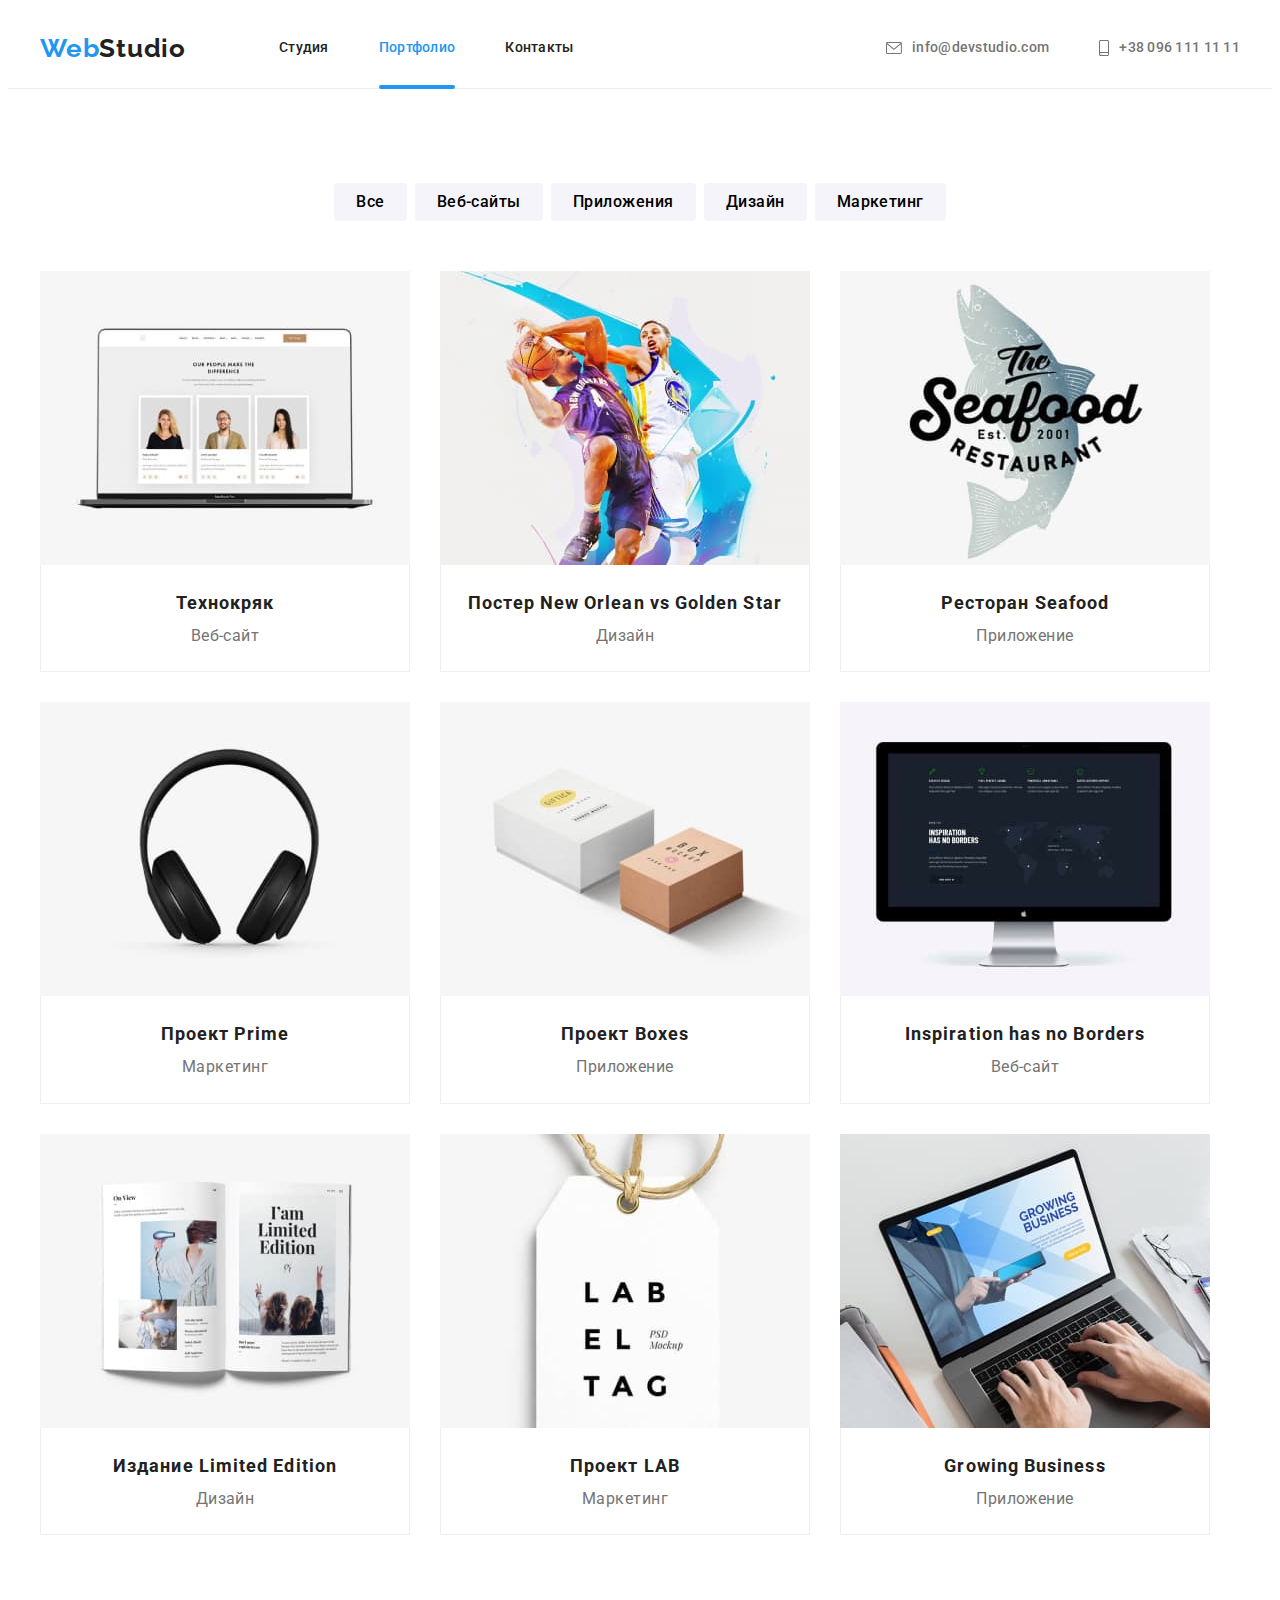
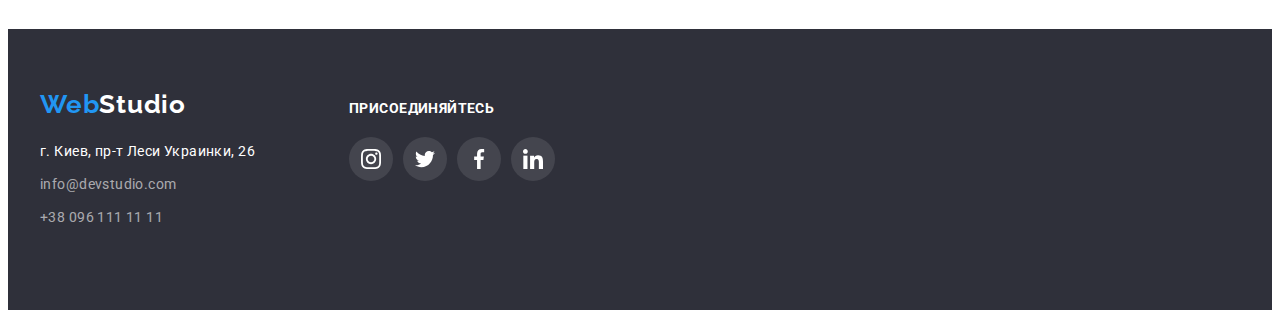
==== porfolio.html @ 284fc440 "Добавление подчеркиваний в навигации" ====
<!DOCTYPE html>
<html lang="ru">
  <head>
    <meta charset="UTF-8" />
    <meta http-equiv="X-UA-Compatible" content="IE=edge" />
    <meta name="viewport" content="width=device-width, initial-scale=1.0" />
    <title>Портфолио</title>
    <link rel="preconnect" href="https://fonts.googleapis.com" />
    <link rel="preconnect" href="https://fonts.gstatic.com" crossorigin />
    <link
      href="https://fonts.googleapis.com/css2?family=Raleway:wght@700&family=Roboto:wght@400;500;700;900&display=swap"
      rel="stylesheet"
    />
    <link
      rel="stylesheet"
      href="https://cdnjs.cloudflare.com/ajax/libs/modern-normalize/1.1.0/modern-normalize.min.css"
      integrity="sha512-wpPYUAdjBVSE4KJnH1VR1HeZfpl1ub8YT/NKx4PuQ5NmX2tKuGu6U/JRp5y+Y8XG2tV+wKQpNHVUX03MfMFn9Q=="
      crossorigin="anonymous"
      referrerpolicy="no-referrer"
    />
    <link rel="stylesheet" href="./css/styles.css" />
  </head>
  <body>
    <!-- Шапка страницы -->
    <header class="page-header">
      <div class="container header-container">
        <nav class="page-navigation">
          <!-- Навигация на другие страницы -->
          <a class="logo link" href="index.html">
            Web<span class="logo-header">Studio</span>
          </a>
          <ul class="nav-list list">
            <li class="nav-list-item">
              <a class="nav-list-link link" href="./index.html"> Студия </a>
            </li>
            <li class="nav-list-item">
              <a class="nav-list-link link current" href="./porfolio.html">
                Портфолио
              </a>
            </li>
            <li class="nav-list-item">
              <a class="nav-list-link link" href=""> Контакты </a>
            </li>
          </ul>
        </nav>
        <ul class="contact-list list">
          <li class="contact-list-item">
            <a class="head-contact link" href="mailto:info@devstudio.com">
              <svg class="contact-icon" width="16" height="12">
                <use href="./img/sprite.svg#icon-envelope"></use>
              </svg>
              info@devstudio.com</a
            >
          </li>
          <li class="contact-list-item">
            <a class="head-contact link" href="tel:+380961111111">
              <svg class="contact-icon" width="10" height="16">
                <use href="./img/sprite.svg#icon-smartphone"></use>
              </svg>
              +38 096 111 11 11</a
            >
          </li>
        </ul>
      </div>
    </header>
    <!-- Секция Портфолио-->
    <main>
      <section class="section-portfolio section">
        <div class="container">
          <h2 hidden>Портфолио</h2>
          <ul class="portfolio-gallery-btn list">
            <li class="portfolio-btn-list">
              <button class="portfolio-btn" type="button">Все</button>
            </li>
            <li class="portfolio-btn-list">
              <button class="portfolio-btn" type="button">Веб-сайты</button>
            </li>
            <li class="portfolio-btn-list">
              <button class="portfolio-btn" type="button">Приложения</button>
            </li>
            <li class="portfolio-btn-list">
              <button class="portfolio-btn" type="button">Дизайн</button>
            </li>
            <li class="portfolio-btn-list">
              <button class="portfolio-btn" type="button">Маркетинг</button>
            </li>
          </ul>
          <ul class="portfolio-gallery list">
            <li class="portfolio-list">
              <a href="" class="portfolio-list-item-link link">
                <div class="portfolio-list-item-wrapper">
              
              <img
                class="portfolio-list-img"
                src="./img/img1.jpg"
                alt="Ноутбук"
                width="370"
                height="294"
            />
            <p class="overlay">
              Ресурс предлагает комплексные предложения с разным уровнем функционала и сервисов. Все это позволит посетителю получить исчерпывающие сведения о компании или частном лице.
            </p>
          </div>
              <div class="portfolio-img-content-wrapper">
                <h3 class="portfolio-img-title">Технокряк</h3>
                <p class="img-description">Веб-сайт</p>
              </div>
            </a>
            </li>
            <li class="portfolio-list">
              <a href="" class="portfolio-list-item-link link">
                <div class="portfolio-list-item-wrapper">
              <img
                class="portfolio-list-img"
                src="./img/img2.jpg"
                alt="Баскетболисты"
                width="370"
                height="294"
              />
              <p class="overlay">
                Ресурс предлагает комплексные предложения с разным уровнем функционала и сервисов. Все это позволит посетителю получить исчерпывающие сведения о компании или частном лице.
              </p>
            </div>
              <div class="portfolio-img-content-wrapper">
                <h3 class="portfolio-img-title">
                  Постер <span lang="en">New Orlean vs Golden Star</span>
                </h3>
                <p class="img-description">Дизайн</p>
              </div>
            </a>
            </li>
            <li class="portfolio-list">
              <a href="" class="portfolio-list-item-link link">
                <div class="portfolio-list-item-wrapper">
              <img
                class="portfolio-list-img"
                src="./img/img3.jpg"
                alt="Морепродукты"
                width="370"
                height="294"
              />
              <p class="overlay">
                Ресурс предлагает комплексные предложения с разным уровнем функционала и сервисов. Все это позволит посетителю получить исчерпывающие сведения о компании или частном лице.
              </p>
            </div>
              <div class="portfolio-img-content-wrapper">
                <h3 class="portfolio-img-title">
                  Ресторан <span lang="en">Seafood</span>
                </h3>
                <p class="img-description">Приложение</p>
              </div>
            </a>
            </li>
            <li class="portfolio-list">
              <a href="" class="portfolio-list-item-link link">
                <div class="portfolio-list-item-wrapper">
              <img
                class="portfolio-list-img"
                src="./img/img4.jpg"
                alt="Наушники"
                width="370"
                height="294"
              />
              <p class="overlay">
                Ресурс предлагает комплексные предложения с разным уровнем функционала и сервисов. Все это позволит посетителю получить исчерпывающие сведения о компании или частном лице.
              </p>
            </div>
              <div class="portfolio-img-content-wrapper">
                <h3 class="portfolio-img-title">
                  Проект <span lang="en">Prime</span>
                </h3>
                <p class="img-description">Маркетинг</p>
              </div>
            </a>
            </li>
            <li class="portfolio-list">
              <a href="" class="portfolio-list-item-link link">
                <div class="portfolio-list-item-wrapper">
              <img
                class="portfolio-list-img"
                src="./img/img5.jpg"
                alt="Коробки"
                width="370"
                height="294"
              />
              <p class="overlay">
                Ресурс предлагает комплексные предложения с разным уровнем функционала и сервисов. Все это позволит посетителю получить исчерпывающие сведения о компании или частном лице.
              </p>
            </div>
              <div class="portfolio-img-content-wrapper">
                <h3 class="portfolio-img-title">
                  Проект <span lang="en">Boxes</span>
                </h3>
                <p class="img-description">Приложение</p>
              </div>
            </a>
            </li>
            <li class="portfolio-list">
              <a href="" class="portfolio-list-item-link link">
                <div class="portfolio-list-item-wrapper">
              <img
                class="portfolio-list-img"
                src="./img/img6.jpg"
                alt="Компьютер"
                width="370"
                height="294"
              />
              <p class="overlay">
                Ресурс предлагает комплексные предложения с разным уровнем функционала и сервисов. Все это позволит посетителю получить исчерпывающие сведения о компании или частном лице.
              </p>
            </div>
              <div class="portfolio-img-content-wrapper">
                <h3 class="portfolio-img-title" lang="en">
                  Inspiration has no Borders
                </h3>
                <p class="img-description">Веб-сайт</p>
              </div>
            </a>
            </li>
            <li class="portfolio-list">
              <a href="" class="portfolio-list-item-link link">
                <div class="portfolio-list-item-wrapper">
              <img
                class="portfolio-list-img"
                src="./img/img7.jpg"
                alt="Книга"
                width="370"
                height="294"
              />
              <p class="overlay">
                Ресурс предлагает комплексные предложения с разным уровнем функционала и сервисов. Все это позволит посетителю получить исчерпывающие сведения о компании или частном лице.
              </p>
            </div>
              <div class="portfolio-img-content-wrapper">
                <h3 class="portfolio-img-title">
                  Издание <span lang="en">Limited Edition</span>
                </h3>
                <p class="img-description">Дизайн</p>
              </div>
            </a>
            </li>
            <li class="portfolio-list">
              <a href="" class="portfolio-list-item-link link">
                <div class="portfolio-list-item-wrapper">
              <img
                class="portfolio-list-img"
                src="./img/img8.jpg"
                alt="Ярлык"
                width="370"
                height="294"
              />
              <p class="overlay">
                Ресурс предлагает комплексные предложения с разным уровнем функционала и сервисов. Все это позволит посетителю получить исчерпывающие сведения о компании или частном лице.
              </p>
            </div>
              <div class="portfolio-img-content-wrapper">
                <h3 class="portfolio-img-title">
                  Проект <span lang="en">LAB</span>
                </h3>
                <p class="img-description">Маркетинг</p>
              </div>
            </a>
            </li>
            <li class="portfolio-list">
              <a href="" class="portfolio-list-item-link link">
                <div class="portfolio-list-item-wrapper">
              <img
                class="portfolio-list-img"
                src="./img/img9.jpg"
                alt="За ноутбуком"
                width="370"
                height="294"
              />
              <p class="overlay">
                Ресурс предлагает комплексные предложения с разным уровнем функционала и сервисов. Все это позволит посетителю получить исчерпывающие сведения о компании или частном лице.
              </p>
            </div>
              <div class="portfolio-img-content-wrapper">
                <h3 class="portfolio-img-title" lang="en">Growing Business</h3>
                <p class="img-description">Приложение</p>
              </div>
            </a>
            </li>
          </ul>
        </div>
      </section>
    </main>
    <!-- Подвал страницы -->
    <footer class="section-footer">
      <div class="footer-main container">
        <div class="part-adress">
          <a class="logo section-footer-logo link" href="./index.html">
            Web<span class="logo-footer">Studio</span>
          </a>
          <address class="studio-address">
            г. Киев, пр-т Леси Украинки, 26
            <ul class="list">
              <li class="footer-contact-list">
                <a
                  class="footer-contact-mail link"
                  href="mailto:info@devstudio.com"
                  >info@devstudio.com</a
                >
              </li>
              <li class="footer-contact-list">
                <a class="footer-contact-phone link" href="tel:+380961111111"
                  >+38 096 111 11 11</a
                >
              </li>
            </ul>
          </address>
        </div>
        <div class="part-social">
          <p class="footer-social-title">Присоединяйтесь</p>
          <ul class="social-list list">
            <li class="social-list-item">
              <a class="footer-social-list-link social-list-link" href="">
                <svg class="footer-social-list-icon" width="20" height="20">
                  <use href="./img/sprite.svg#icon-instagram"></use>
                </svg>
              </a>
            </li>
            <li class="social-list-item">
              <a class="footer-social-list-link social-list-link" href="">
                <svg class="footer-social-list-icon" width="20" height="20">
                  <use href="./img/sprite.svg#icon-twitter"></use>
                </svg>
              </a>
            </li>
            <li class="social-list-item">
              <a class="footer-social-list-link social-list-link" href="">
                <svg class="footer-social-list-icon" width="20" height="20">
                  <use href="./img/sprite.svg#icon-facebook"></use>
                </svg>
              </a>
            </li>
            <li class="social-list-item">
              <a class="footer-social-list-link social-list-link" href="">
                <svg class="footer-social-list-icon" width="20" height="20">
                  <use href="./img/sprite.svg#icon-linkedin"></use>
                </svg>
              </a>
            </li>
          </ul>
        </div>
      </div>
    </footer>
  </body>
</html>
---- css/styles.css ----
:root {
  --primary-font-family: "Roboto", sans-serif;
  --secondary-font-family: "Raleway", sans-serif;
  --accent-color: #2196f3;
  --primary-text-color: #212121;
  --secondary-text-color: #757575;
  --primary-section-color: #ffffff;
  --team-background-color: #f5f4fa;
  --section-background-color: #2f303a;
  --focus-color: #188ce8;
  --footer-main-color: rgba(255, 255, 255, 0.6);
  --time-distribution: cubic-bezier(0.4, 0, 0.2, 1);
}

body {
  font-family: var(--primary-font-family);
  color: var(--primary-text-color);
}

.list {
  list-style: none;
}
.link {
  text-decoration: none;
}
h1, h2, h3, p {
  margin-top: 0;
  margin-bottom: 0;
}
ul {
  margin-top: 0;
  margin-bottom: 0;
  padding-left: 0;
}
img {
  display: block;
}
address {
  font-style: normal;
}
.container {
  width: 1200px;
  padding-left: 15px;
  padding-right: 15px;
  margin-left: auto;
  margin-right: auto;
}
/* ========= Start Components ========= */
.section {
  padding-top: 94px;
  padding-bottom: 94px;
}
.title {
  margin-bottom: 50px;
}
.social-list {
  display: flex;
  justify-content: space-between;
}
.social-list-link {
  display: flex;
  align-items: center;
  justify-content: center;
  width: 44px;
  height: 44px;
  border-radius: 50%;
  transition: background-color 250ms var(--time-distribution);
}
.social-list-icon {
  fill: #AFB1B8;
  transition: fill 250ms var(--time-distribution);
}
.social-list-link:hover,
.social-list-link:focus {
  background-color: var(--accent-color);
}
.social-list-link:hover .social-list-icon,
.social-list-link:focus .social-list-icon {
  fill: white;
}

/* ========= End Components ========= */

/* ========= Start Header ========= */
.page-header {
  background-color: var(--primary-section-color);
  border-bottom: 1px solid #ECECEC;
}
.header-container {
  display: flex;
  align-items: center;
  justify-content: space-between;
}
.page-navigation {
  display: flex;
  align-items: center;
}
.nav-list {
  display: flex;
}
.contact-list {
  display: flex;
}
.logo {
  font-family: var(--secondary-font-family);
  font-weight: 700;
  font-size: 26px;
  line-height: 1.19;
  letter-spacing: 0.03em;
  margin-right: 93px;
  color: var(--accent-color);
}

.logo-header {
  color: var(--primary-text-color);
}
.logo-footer {
  color: #ffffff;
}
.nav-list-item:not(:last-child) {
  margin-right: 50px;
}
.contact-list-item:not(:last-child) {
  margin-right: 50px;
}

.nav-list-link {
  display: inline-flex;
  font-weight: 500;
  font-size: 14px;
  line-height: 1.14;
  letter-spacing: 0.02em;
  align-items: center;
  padding-top: 32px;
	padding-bottom: 32px;
  color: var(--primary-text-color);
  transition: color 250ms var(--time-distribution);
}
.current {
  position: relative;
}
.current::after {
  position: absolute;
  content: "";
  bottom: -1px;
  width: 100%;
  height: 4px;
  border-radius: 2px;
  background-color: var(--accent-color);
}

.nav-list-link:hover,
.nav-list-link:focus {
  color: var(--accent-color);
}

.head-contact {
  display: inline-flex;
  align-items: center;
  font-weight: 500;
  font-size: 14px;
  line-height: 1.14;
  letter-spacing: 0.02em;
  color: #757575;
  transition: color 250ms var(--time-distribution);
}
.contact-icon {
  margin-right: 10px;
  fill: currentColor;
  transition: fill 250ms var(--time-distribution);
}
.head-contact:hover,
.head-contact:focus {
  color: var(--accent-color);
}
.head-contact:hover .contact-icon,
.head-contact:focus .contact-icon{
  fill: var(--accent-color);
} 
.contact-list-item {
  display: flex;
  align-items: center;
}
.section-team-list {
  color: var(--primary-section-color);
}
.nav-list .link.current {
  color: var(--accent-color);
}

/* ========= End Header ========= */

/* ========= Start Hero ========= */
.hero {
  background-image: linear-gradient(rgba(47, 48, 58, 0.4),rgba(47, 48, 58, 0.4)), url("../img/hero/bg-img.jpg");
  background-size: cover;
  padding-top: 200px;
  padding-bottom: 200px;
  text-align: center;
  background-color: #C4C4C4;
}

.main-title {
  font-weight: 900;
  font-size: 44px;
  line-height: 1.36;
  letter-spacing: 0.06em;
  text-transform: uppercase;
  color: var(--primary-section-color);
  margin-bottom: 30px;
}
.modal-btn {
  min-width: 200px;
  padding: 10px 32px;
  border: none;
  box-shadow: 0px 4px 4px rgba(0, 0, 0, 0.15);
  border-radius: 4px;
  font-family: inherit;
  font-weight: 700;
  font-size: 16px;
  line-height: 1.88;
  letter-spacing: 0.06em;
  cursor: pointer;
  color: var(--primary-section-color);
  background: var(--accent-color);
  transition: background-color 250ms var(--time-distribution), color 250ms var(--time-distribution);
}

.modal-btn:hover,
.modal-btn:focus {
  background-color: var(--focus-color);
}
/* ========= End Hero ========= */

/* ========= Start section text elements ========= */
.text-content-icon {
  display: flex;
  align-items: center;
  justify-content: center;
  width: 270px;
  height: 120px;
  background-color: var(--team-background-color);
  border-radius: 4px;
  margin-bottom: 30px;
}

.section-about-text-element {
  color: var(--primary-section-color);
  padding-bottom: 47px;
}
.section-about-text-content {
  display: flex;
  justify-content: space-between;
  margin-left: -30px;
  margin-top: -30px;
}
.section-about-list {
  flex-basis: calc(100%-120px)/4;
  margin-left: 30px;
  margin-top: 30px;
}
/* ========= End section text elements ========= */

/* ========= Start section about ========= */

.about-image {
  display: flex;
  justify-content: space-between;
  margin-left: -30px;
  margin-top: -30px;
}
.section-about {
  color: var(--primary-section-color);
  padding-top: 47px;
}

.section-about-photo-list {
  flex-basis: calc(100% - 90px)/3;
  margin-left: 30px;
  margin-top: 30px;
}
.section-about-title {
  font-weight: 700;
  font-size: 14px;
  line-height: 1.14;
  letter-spacing: 0.03em;
  text-transform: uppercase;
  color: var(--primary-text-color);
  margin-bottom: 10px;
}
.section-about-main-title {
  font-weight: 700;
  font-size: 36px;
  line-height: 1.17;
  text-align: center;
  letter-spacing: 0.03em;
  color: var(--primary-text-color);
} 
.section-about-text {
  font-size: 14px;
  line-height: 1.7;
  letter-spacing: 0.03em;
  color: var(--secondary-text-color);
}
.section-about-photo-list {
  position: relative;
}
.section-about-overlay {
  position: absolute;
  font-family: var(--primary-font-family);
  font-weight: 700;
  font-size: 14px;
  line-height: 1.14;
  text-align: center;
  letter-spacing: 0.03em;
  text-transform: uppercase;
  background-color: rgba(47, 48, 58, 0.8);;
  color: #FFFFFF;
  padding: 27px 82px;
  bottom: 0;
  right: 0;
  width: 370px;
  height: 70px;
}

/* ========= End section about ========= */

/* ========= Start Our Team section ========= */
.team {
  display: flex;
  flex-wrap: wrap;
  justify-content: space-between;
  margin-left: -30px;
  margin-top: -30px;
}
.section-team-list {
  flex-basis: calc(100%-120px)/4;
  margin-left: 30px;
  margin-top: 30px;
  box-shadow: 0px 1px 3px rgba(0, 0, 0, 0.12), 0px 1px 1px rgba(0, 0, 0, 0.14), 0px 2px 1px rgba(0, 0, 0, 0.2);
  border-radius: 0px 0px 4px 4px;
}
.section-team {
  background-color: var(--team-background-color);
}
.section-team-title {
  font-weight: 700;
  font-size: 36px;
  line-height: 1.17;
  text-align: center;
  letter-spacing: 0.03em;
}
.team-member-name {
  font-weight: 500;
  font-size: 16px;
  line-height: 1.19;
  text-align: center;
  letter-spacing: 0.03em;
  color: var(--primary-text-color);
  margin-bottom: 10px;
}
.profession {
  font-size: 16px;
  line-height: 1.19;
  text-align: center;
  letter-spacing: 0.03em;
  color: var(--secondary-text-color);
  margin-bottom: 16px;
}
.team-member-content-wrapper {
  padding: 30px 32px;

}
.section-team-list {
  background-color: var(--primary-section-color);
}
/* ========= End Our Team section ========= */

/* ========= Start Section Clients ========= */

.section-client-title {
  font-weight: 700;
  font-size: 36px;
  line-height: 1.17;
  text-align: center;
  letter-spacing: 0.03em;
  margin-bottom: 50px;
}
.clients-list {
  display: flex;
  justify-content: space-between;
}
.client-list-item {
  display: flex;
  align-items: center;
  justify-content: center;
  margin-right: 30px;
}
.client-list-link {
  display: flex;
  align-items: center;
  justify-content: center;
  width: 170px;
  height: 92px;
  border: 1px solid #AFB1B8;
  border-radius: 4px;
  box-sizing: border-box;
  transition: border-color 250ms var(--time-distribution);
}
.client-list-item:last-child {
  margin-right: 0px;
}

.client-list-link:hover,
.client-list-link:focus {
  border-color: var(--accent-color);
  color: var(--accent-color);
  cursor: pointer;
}
.client-list-icon {
  fill: #AFB1B8;
  transition: fill 250ms var(--time-distribution);
}
.client-list-link:hover .client-list-icon,
.client-list-link:focus .client-list-icon {
  fill: var(--accent-color);
  } 
  
/* ========= End Section Clients ========= */
/* ========= Start Section Portfolio ========= */

.portfolio-gallery-btn {
  display: flex;
}
.portfolio-gallery {
  display: flex;
  flex-wrap: wrap;
  margin-left: -30px;
  margin-top: -30px;
}
.portfolio-list {
  flex-basis: calc(100%-90px)/3;
  margin-left: 30px;
  margin-top: 30px;
  text-align: center;
  transition: box-shadow 250ms var(--time-distribution);
}
.section-portfolio {
  background-color: var(--primary-section-color);
}
.portfolio-btn:hover,
.portfolio-btn:focus {
  color: var(--primary-section-color);
  background-color: var(--focus-color);
  box-shadow: 0px 3px 1px rgba(0, 0, 0, 0.1), 0px 1px 2px rgba(0, 0, 0, 0.08), 0px 2px 2px rgba(0, 0, 0, 0.12);
}
.portfolio-btn {
  font-family: inherit;
  font-weight: 500;
  font-size: 16px;
  line-height: 1.63;
  letter-spacing: 0.03em;
  cursor: pointer;
  background-color: var(--team-background-color);
  border-radius: 4px;
  border: none;
  padding: 6px 22px;  
  transition: color 250ms var(--time-distribution), background-color 250ms var(--time-distribution), box-shadow 250ms var(--time-distribution);
}
.portfolio-gallery-btn {
  display: flex;
  justify-content: center;
  margin-bottom: 50px;
}

.portfolio-list:hover,
.portfolio-list:focus {
box-shadow: 0px 1px 1px rgba(0, 0, 0, 0.12), 0px 4px 4px rgba(0, 0, 0, 0.06), 1px 4px 6px rgba(0, 0, 0, 0.16);
}
.portfolio-btn-list:not(:last-child) {
  margin-right: 8px;
}
.portfolio-img-title {
  font-weight: 700;
  font-size: 18px;
  line-height: 2;
  letter-spacing: 0.06em;
  color: var(--primary-text-color);
}
.img-description {
  font-size: 16px;
  line-height: 1.9;
  letter-spacing: 0.03em;
  color: var(--secondary-text-color);
}
.portfolio-img-content-wrapper {
  border: 1px solid #EEEEEE;
  box-sizing: border-box;
  padding: 20px 24px;
  border-top: none;
}
.portfolio-list-item-wrapper {
  position: relative;
  overflow: hidden;
}
.overlay {
  position: absolute;
  font-family: var(--primary-font-family);
  font-weight: 400;
  font-size: 18px;
  line-height: 1.56;
  letter-spacing: 0.03em;
  background-color: rgba(33, 150, 243, 0.9);
  padding: 63px 24px;
  color: #FFFFFF;
  top: 0;
  left: 0;
  width: 100%;
  height: 100%;
  overflow: auto;
  transform: translateY(100%);
  transition: transform 250ms linear;
}
.portfolio-list-item-link:hover .overlay,
.portfolio-list-item-link:focus .overlay {
  transform: translateY(0%);
}

/* ========= End Section Portfolio ========= */

/* ========= Start Footer ========= */

.section-footer {
  background-color: var(--section-background-color);
  padding-top: 60px;
  padding-bottom: 60px;
}
.section-footer-logo {
 display: block;
 margin-bottom: 20px;
}
.studio-address {
  display: flex;
  flex-direction: column;
  font-size: 14px;
  line-height: 1.71;
  letter-spacing: 0.03em;
  color: var(--primary-section-color);
}
.footer-contact-list {
  margin-bottom: 9px;
  margin-top: 9px;
}
.footer-contact-list:last-child {
  margin-bottom: 0px;
}
.footer-contact-mail {
  display: block;
  font-size: 14px;
  line-height: 1.71;
  letter-spacing: 0.03em;
  color: var(--footer-main-color);
}

.footer-contact-mail:hover,
.footer-contact-mail:focus {
  color: var(--accent-color);
}
.footer-contact-phone {
  font-size: 14px;
  line-height: 1.71;
  letter-spacing: 0.03em;
  color: var(--footer-main-color);
}
.footer-contact-phone:hover,
.footer-contact-mail:focus {
  color: var(--accent-color);
}
.footer-main {
  display: flex;
  align-items: baseline;
  margin-bottom: 20px;
}
.footer-social-title {
display: flex;
font-weight: 700;
font-size: 14px;
line-height: 1.14;
letter-spacing: 0.03em;
text-transform: uppercase;
color: #FFFFFF;
margin-bottom: 20px;
}
.part-adress {
  margin-right: 70px;
}

.footer-social-list-icon {
  fill: white;
}
.footer-social-list-link {
  background: rgba(255, 255, 255, 0.1);
}
.social-list-item:not(:last-child) {
  margin-right: 10px;
}
/* ========= End Footer ========= */

/* ========= Start Modal Window ========= */
.backdrop {
  position: fixed;
  top: 0;
  left: 0;
  width: 100vw;
  height: 100vh;
  background-color: rgba(0, 0, 0, 0.2);
  transition: opacity 250ms linear, visibility 250ms linear;
}
.backdrop.is-hidden {
  opacity: 0;
  visibility: hidden;
  pointer-events: none;
}
.modal {
  position: absolute;
  top: 50%;
  left: 50%;
  transform: translate(-50%, -50%);
  width: 528px;
  height: 580px;
  background-color: var(--primary-section-color);
}
.modal-close-btn {
  position: absolute;
  top: 8px;
  right: 8px;
  display: flex;
  justify-content: center;
  align-items: center;
  width: 30px;
  height: 30px;
  border-radius: 50%;
  border: 1px solid rgba(0, 0, 0, 0.1);
  background-color: white;
  box-sizing: border-box;
  padding: 0;
  cursor: pointer;
}
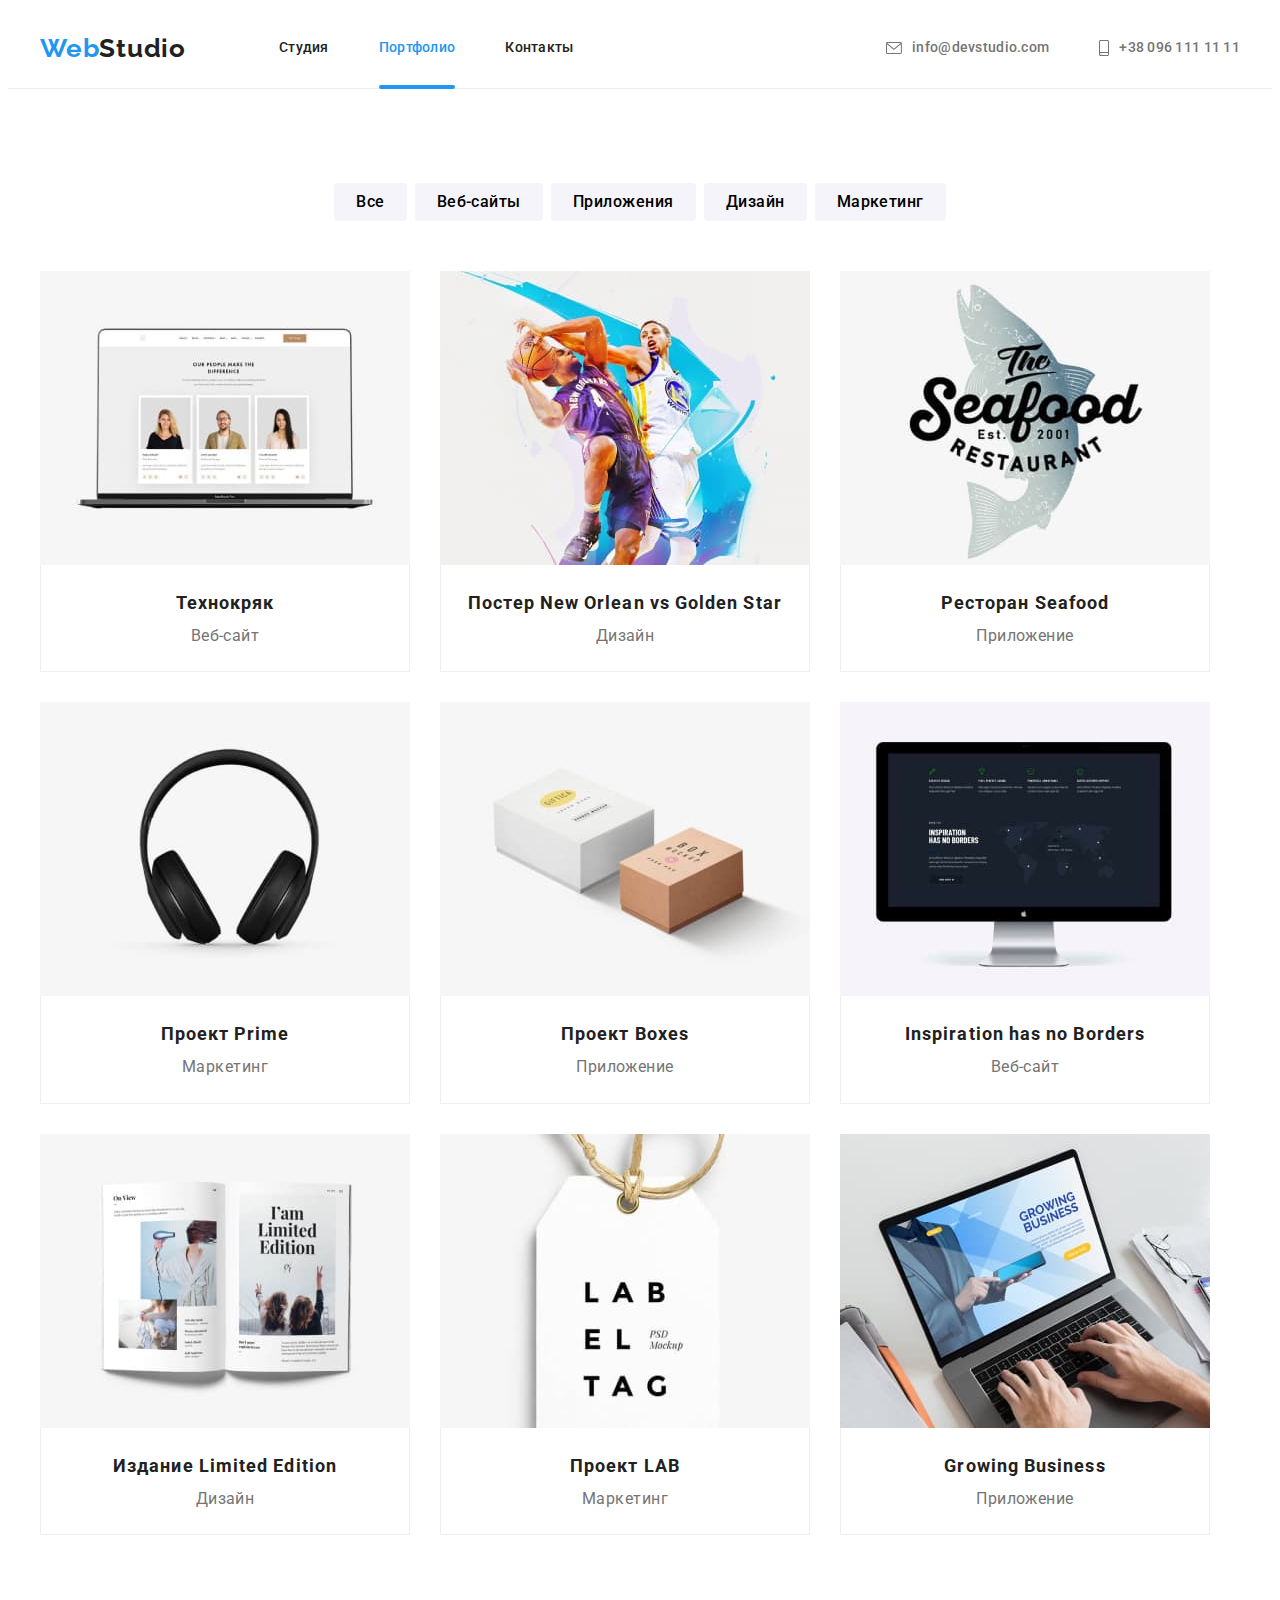
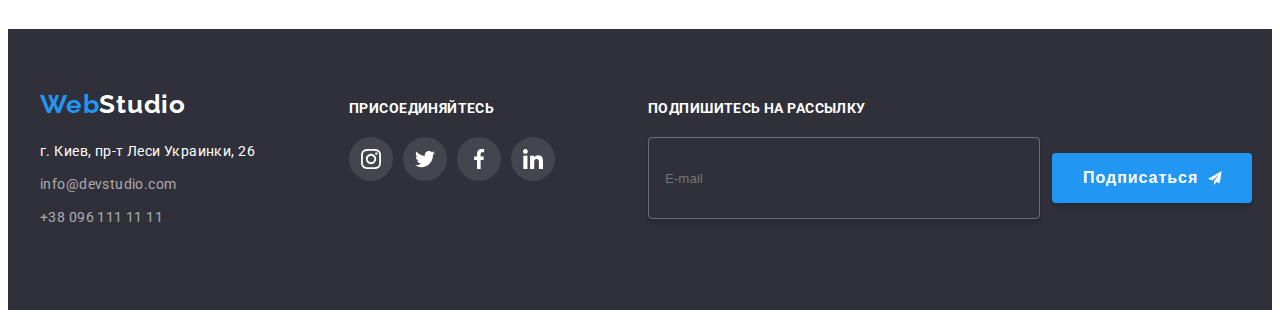
==== commit 11010be6: "Добавлена форма в футере" ====
--- a/porfolio.html
+++ b/porfolio.html
@@ -343,6 +343,24 @@
             </li>
           </ul>
         </div>
+        <div class="right-part">
+          <p class="footer-subscribe-form-title">Подпишитесь на рассылку</p>
+          <form class="footer-subscribe-form">
+            <label class="subscribe-form-field">
+              <input type="email"
+              name="subscribe_email"
+              class="subscribe-input"
+              placeholder="E-mail">
+            </label>
+            <button class="subscribe-form-btn">
+              <span class="subscribe-text">Подписаться</span> 
+              <svg class="subscribe-form-btn-icon" width="24" height="24">
+                <use href="./img/sprite.svg#icon-send">
+                </use>
+              </svg>
+            </button>
+          </form>
+        </div>
       </div>
     </footer>
   </body>
--- a/css/styles.css
+++ b/css/styles.css
@@ -604,6 +604,60 @@
 .social-list-item:not(:last-child) {
   margin-right: 10px;
 }
+.footer-subscribe-form-title {
+  font-weight: 700;
+  font-size: 14px;
+  line-height: 1.14;
+  letter-spacing: 0.03em;
+  text-transform: uppercase;
+  color: var(--primary-section-color);
+  margin-bottom: 20px;
+}
+.subscribe-form-btn {
+  display: flex;
+  justify-content: center;
+  align-items: center;
+  width: 200px;
+  height: 50px;
+  padding: 10px 28px 10px 29px;
+  background-color: var(--accent-color);
+  box-shadow: 0px 4px 4px rgba(0, 0, 0, 0.15);
+  border-radius: 4px;
+  border-color: transparent;
+  font-weight: 700;
+  font-size: 16px;
+  line-height: 1.88;
+  color: #FFFFFF;
+  letter-spacing: 0.06em;
+  cursor: pointer;
+}
+.subscribe-text {
+  margin-right: 10px;
+}
+.subscribe-form-field {
+  margin-right: 12px;
+}
+.subscribe-input {
+  width: 358px;
+  height: 50px;
+  padding: 15px 16px;
+  background-color: transparent;
+  border: 1px solid rgba(255, 255, 255, 0.3);
+  box-shadow: 0px 4px 4px rgba(0, 0, 0, 0.15);
+  border-radius: 4px;
+  color: rgba(255, 255, 255, 0.6)
+}
+.footer-subscribe-form {
+  display: flex;
+  justify-content: center;
+  align-items: center;
+}
+.subscribe-input:not(:placeholder-shown) {
+  color: #ffffff;
+}
+.right-part {
+  margin-left: 93px
+}
 /* ========= End Footer ========= */
 
 /* ========= Start Modal Window ========= */
@@ -629,6 +683,7 @@
   width: 528px;
   height: 580px;
   background-color: var(--primary-section-color);
+  padding: 40px;
 }
 .modal-close-btn {
   position: absolute;
@@ -645,4 +700,150 @@
   box-sizing: border-box;
   padding: 0;
   cursor: pointer;
-}+}
+.modal-window-title {
+  display: inline-flex;
+  font-weight: 700;
+  font-size: 20px;
+  line-height: 1.15;
+  text-align: center;
+  letter-spacing: 0.03em;
+  margin-bottom: 12px;
+}
+.contact-form-field {
+  display: block;
+  margin-bottom: 10px;
+}
+.contact-form-input {
+  width: 100%;
+  height: 40px;
+  padding-left: 42px;
+  border: 1px solid rgba(33, 33, 33, 0.2);
+  box-sizing: border-box;
+  border-radius: 4px;
+  cursor: pointer;
+  transition: border-color 250ms var(--time-distribution);
+}
+.contact-form-input-wrapper {
+  position: relative;
+  display: block;
+  margin-top: 4px;
+}
+.contact-form-field-name {
+  font-weight: 400;
+  font-size: 12px;
+  line-height: 1.17;
+  letter-spacing: 0.01em;
+  color: var(--secondary-text-color);
+}
+.contact-form-message {
+  width: 100%;
+  height: 120px;
+  margin-bottom: 20px;
+  padding: 12px 16px;
+  border: 1px solid rgba(33, 33, 33, 0.2);
+  box-sizing: border-box;
+  border-radius: 4px;
+  resize: none;
+  outline: none;
+  transition: border-color 250ms var(--time-distribution);
+}
+.contact-form-message:focus {
+  border-color: var(--accent-color);
+}
+.contact-form-message::placeholder {
+  color: rgba(117, 117, 117, 0.5);
+}
+.contact-form-input-icon {
+  display: block;
+  position: absolute;
+  color: #212121; 
+  top: 50%;
+  left: 12px;
+  transform: translateY(-50%);
+  transition: fill 250ms var(--time-distribution);
+}
+
+.contact-form-input:focus {
+  outline: none;
+  border-color: var(--accent-color);
+}
+.contact-form-input:focus + .contact-form-input-icon {
+  fill: var(--accent-color);
+}
+.contact-form-message {
+  display: block;
+  margin-top: 4px;
+  margin-bottom: 20px;
+}
+.contact-form-checkbox-label {
+  display: flex;
+  align-items: center;
+  font-weight: 400;
+  font-size: 14px;
+  line-height: 1.17;
+  letter-spacing: 0.03em;
+  color: var(--secondary-text-color)
+}
+.contact-form-checkbox-wrapper {
+  position: relative;
+  margin-bottom: 30px;
+}
+.contact-form-checkbox {
+  position: absolute;
+  top: 0;
+  left: 0;
+}
+.visually-hidden {
+  opacity: 0;
+  visibility: hidden;
+  pointer-events: none;
+}
+.contact-form-checkbox:focus + .contact-form-checkbox-label::before {
+  outline: 1px solid rgba(0, 0, 255, 0,5);
+}
+.contact-form-checkbox:checked + .contact-form-checkbox-label::before{
+  border-color: transparent;
+  border-radius: 3px;
+  background-size: cover;
+  background-image: url(../img/icon-check.svg);
+  background-color: var(--accent-color);
+  
+}
+.contact-form-checkbox-label::before {
+  display: inline-block;
+  width: 16px;
+  height: 15px;
+  content: "";
+  border: 1px solid var(--secondary-text-color);
+  margin-right: 8px;
+  cursor: pointer;
+}
+.agreement {
+  color: var(--accent-color);
+}
+.contact-form-submit-btn {
+  display: block;
+  margin: 0px auto;
+  width: 200px;
+  height: 50px;
+  padding: 10px 55px;
+  border: none;
+  box-shadow: 0px 4px 4px rgba(0, 0, 0, 0.15);
+  border-radius: 4px;
+  font-family: inherit;
+  font-weight: 700;
+  font-size: 16px;
+  line-height: 1.88;
+  letter-spacing: 0.06em;
+  cursor: pointer;
+  color: var(--primary-section-color);
+  background: var(--accent-color);
+  transition: background-color 250ms var(--time-distribution), color 250ms var(--time-distribution);
+}
+
+.contact-form-submit-btn:hover,
+.contact-form-submit-btn:focus {
+  background-color: var(--focus-color);
+}
+/* ========= End Modal Window ========= */